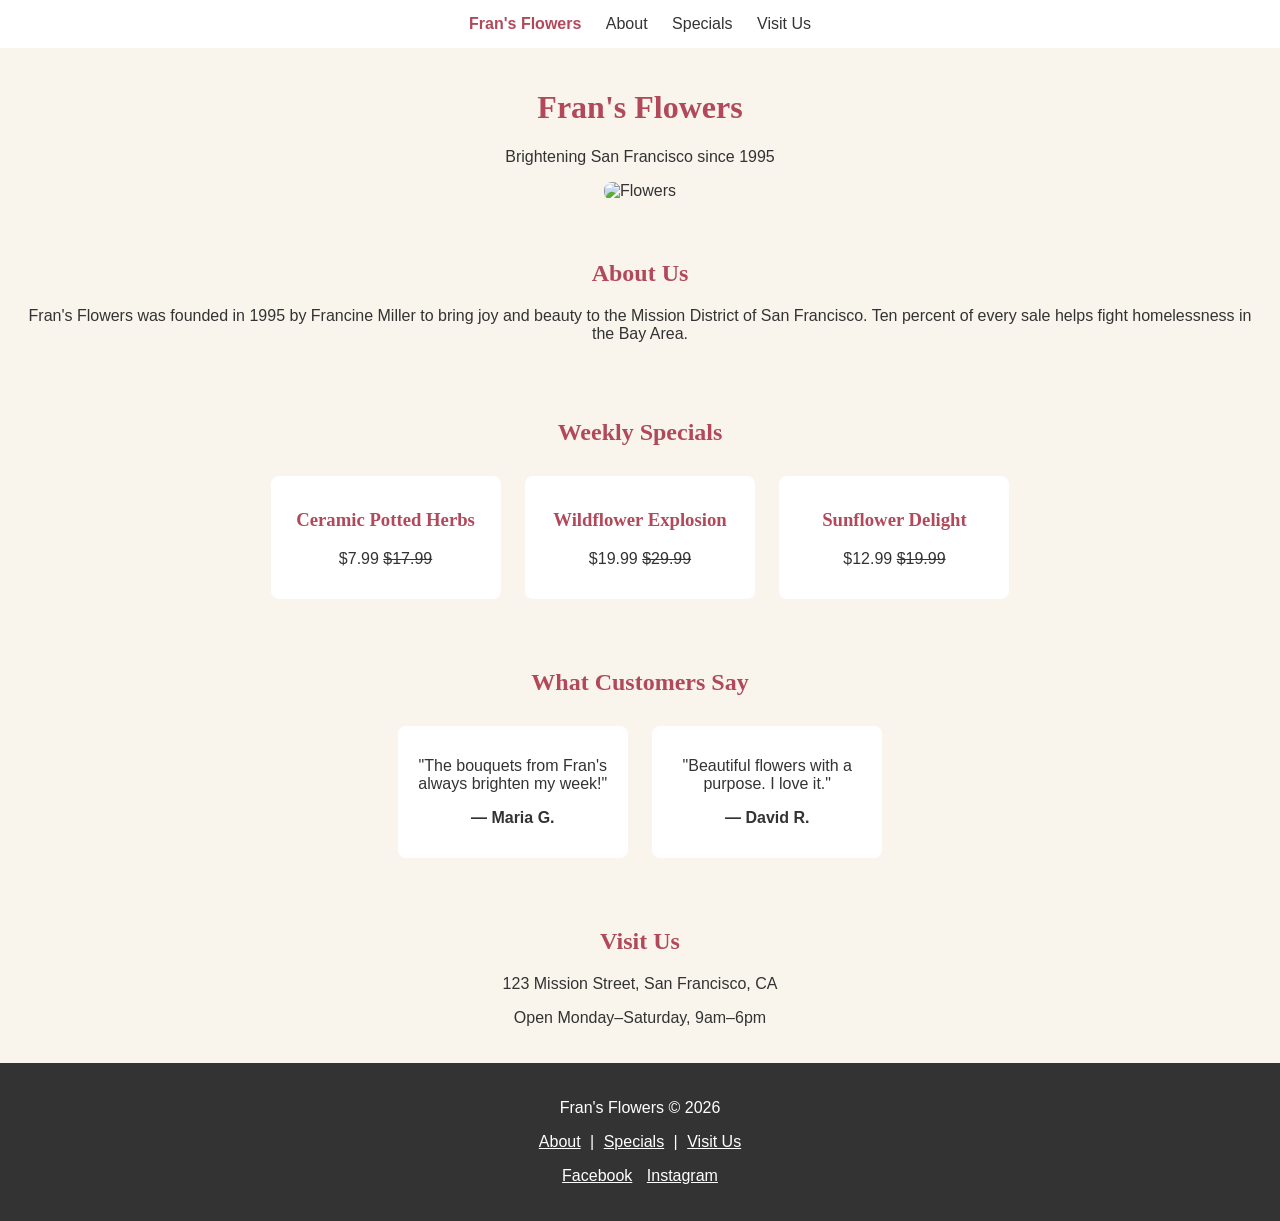
==== index.html @ fbe085e7 "Add Fran's Flowers page" ====
<!DOCTYPE html>
<html lang="en">
<head>
<meta charset="UTF-8">
<meta name="viewport" content="width=device-width, initial-scale=1.0">
<title>Fran's Flowers</title>
<link rel="stylesheet" href="style.css">
</head>
<body>

<nav>
  <a href="#" class="logo">Fran's Flowers</a>
  <a href="#about">About</a>
  <a href="#specials">Specials</a>
  <a href="#visit">Visit Us</a>
</nav>

<header>
  <h1>Fran's Flowers</h1>
  <p>Brightening San Francisco since 1995</p>
  <img src="https://images.unsplash.com/photo-1490750967868-88aa4486c946?auto=format&fit=crop&w=1000&q=70" alt="Flowers">
</header>

<section id="about">
  <h2>About Us</h2>
  <p>Fran's Flowers was founded in 1995 by Francine Miller to bring joy and beauty to the Mission District of San Francisco. Ten percent of every sale helps fight homelessness in the Bay Area.</p>
</section>

<section id="specials">
  <h2>Weekly Specials</h2>
  <div class="card">
    <h3>Ceramic Potted Herbs</h3>
    <p>$7.99 <s>$17.99</s></p>
  </div>
  <div class="card">
    <h3>Wildflower Explosion</h3>
    <p>$19.99 <s>$29.99</s></p>
  </div>
  <div class="card">
    <h3>Sunflower Delight</h3>
    <p>$12.99 <s>$19.99</s></p>
  </div>
</section>

<section>
  <h2>What Customers Say</h2>
  <div class="card">
    <p>"The bouquets from Fran's always brighten my week!"</p>
    <p><strong>— Maria G.</strong></p>
  </div>
  <div class="card">
    <p>"Beautiful flowers with a purpose. I love it."</p>
    <p><strong>— David R.</strong></p>
  </div>
</section>

<section id="visit">
  <h2>Visit Us</h2>
  <p>123 Mission Street, San Francisco, CA</p>
  <p>Open Monday–Saturday, 9am–6pm</p>
</section>

<footer>
  <p>Fran's Flowers &copy; 2026</p>
  <a href="#about">About</a> | <a href="#specials">Specials</a> | <a href="#visit">Visit Us</a>
  <p>
    <a href="#">Facebook</a>
    <a href="#">Instagram</a>
  </p>
</footer>

</body>
</html>
---- style.css ----
body {
  font-family: Arial, sans-serif;
  background-color: #faf5ec;
  color: #333;
  margin: 0;
  text-align: center;
}

h1, h2, h3 {
  font-family: Georgia, serif;
  color: #b1495a;
}

nav {
  background-color: white;
  padding: 15px;
}

nav a {
  margin: 0 10px;
  text-decoration: none;
  color: #333;
}

.logo {
  font-weight: bold;
  color: #b1495a;
}

header {
  padding: 20px;
}

header img {
  width: 90%;
  max-width: 700px;
  border-radius: 8px;
}

section {
  padding: 20px;
}

.card {
  background-color: white;
  display: inline-block;
  padding: 15px;
  margin: 10px;
  width: 200px;
  border-radius: 8px;
  vertical-align: top;
}

footer {
  background-color: #333;
  color: white;
  padding: 20px;
}

footer a {
  color: white;
  margin: 0 5px;
}

@media (max-width: 600px) {
  .card {
    width: 90%;
    display: block;
    margin: 10px auto;
  }
}
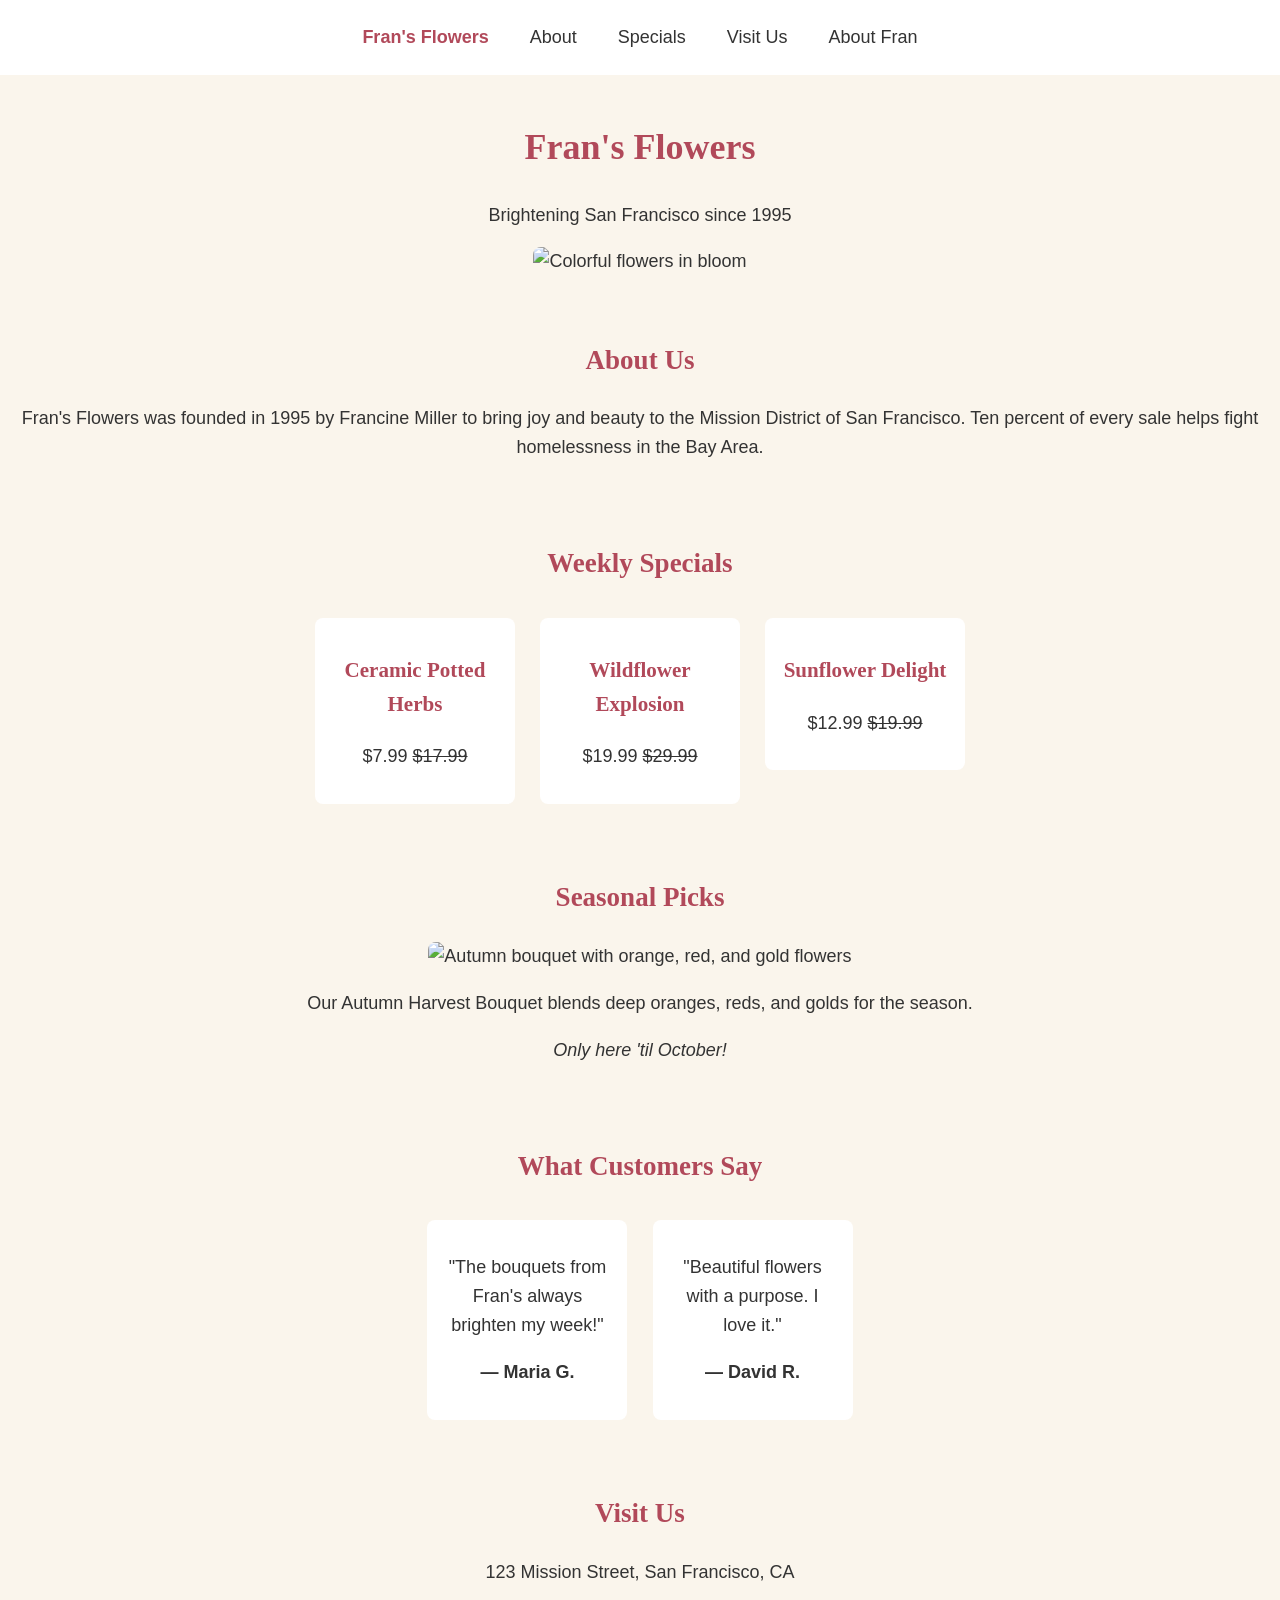
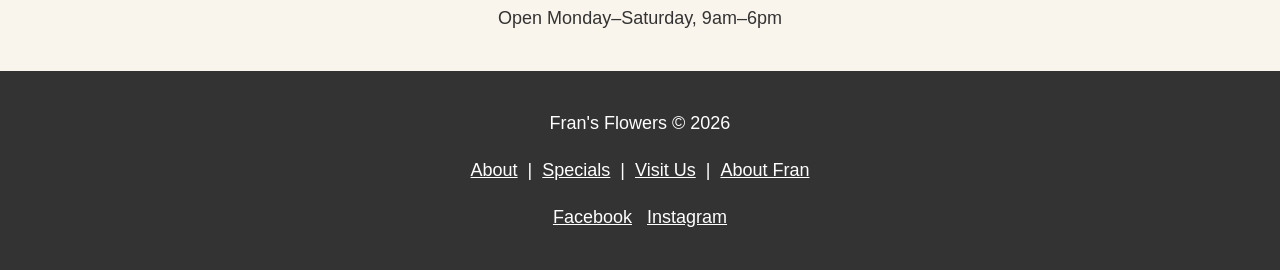
==== commit 191ab05f: "Add Fran's Flowers page extra credits" ====
--- a/index.html
+++ b/index.html
@@ -8,17 +8,20 @@
 </head>
 <body>
 
+<a href="#main" class="skip-link">Skip to main content</a>
+
 <nav>
   <a href="#" class="logo">Fran's Flowers</a>
   <a href="#about">About</a>
   <a href="#specials">Specials</a>
   <a href="#visit">Visit Us</a>
+  <a href="about.html">About Fran</a>
 </nav>
 
-<header>
+<header id="main">
   <h1>Fran's Flowers</h1>
   <p>Brightening San Francisco since 1995</p>
-  <img src="https://images.unsplash.com/photo-1490750967868-88aa4486c946?auto=format&fit=crop&w=1000&q=70" alt="Flowers">
+  <img src="https://images.unsplash.com/photo-1490750967868-88aa4486c946?auto=format&fit=crop&w=1000&q=70" alt="Colorful flowers in bloom">
 </header>
 
 <section id="about">
@@ -42,6 +45,13 @@
   </div>
 </section>
 
+<section id="seasonal">
+  <h2>Seasonal Picks</h2>
+  <img src="https://images.unsplash.com/photo-1508610048659-a06b669e3321?auto=format&fit=crop&w=500&q=70" alt="Autumn bouquet with orange, red, and gold flowers" class="seasonal-img">
+  <p>Our Autumn Harvest Bouquet blends deep oranges, reds, and golds for the season.</p>
+  <p><em>Only here 'til October!</em></p>
+</section>
+
 <section>
   <h2>What Customers Say</h2>
   <div class="card">
@@ -62,7 +72,7 @@
 
 <footer>
   <p>Fran's Flowers &copy; 2026</p>
-  <a href="#about">About</a> | <a href="#specials">Specials</a> | <a href="#visit">Visit Us</a>
+  <a href="#about">About</a> | <a href="#specials">Specials</a> | <a href="#visit">Visit Us</a> | <a href="about.html">About Fran</a>
   <p>
     <a href="#">Facebook</a>
     <a href="#">Instagram</a>
--- a/style.css
+++ b/style.css
@@ -1,14 +1,37 @@
+* { box-sizing: border-box; }
+
 body {
   font-family: Arial, sans-serif;
   background-color: #faf5ec;
   color: #333;
   margin: 0;
   text-align: center;
+  font-size: 18px;
+  line-height: 1.6;
 }
 
 h1, h2, h3 {
   font-family: Georgia, serif;
   color: #b1495a;
+}
+
+a:focus, button:focus {
+  outline: 3px solid #b1495a;
+  outline-offset: 2px;
+}
+
+.skip-link {
+  position: absolute;
+  left: -9999px;
+  top: 0;
+  background: #b1495a;
+  color: white;
+  padding: 10px;
+  z-index: 100;
+}
+
+.skip-link:focus {
+  left: 10px;
 }
 
 nav {
@@ -18,8 +41,10 @@
 
 nav a {
   margin: 0 10px;
+  padding: 8px;
   text-decoration: none;
   color: #333;
+  display: inline-block;
 }
 
 .logo {
@@ -51,6 +76,11 @@
   vertical-align: top;
 }
 
+.seasonal-img {
+  width: 250px;
+  border-radius: 8px;
+}
+
 footer {
   background-color: #333;
   color: white;
